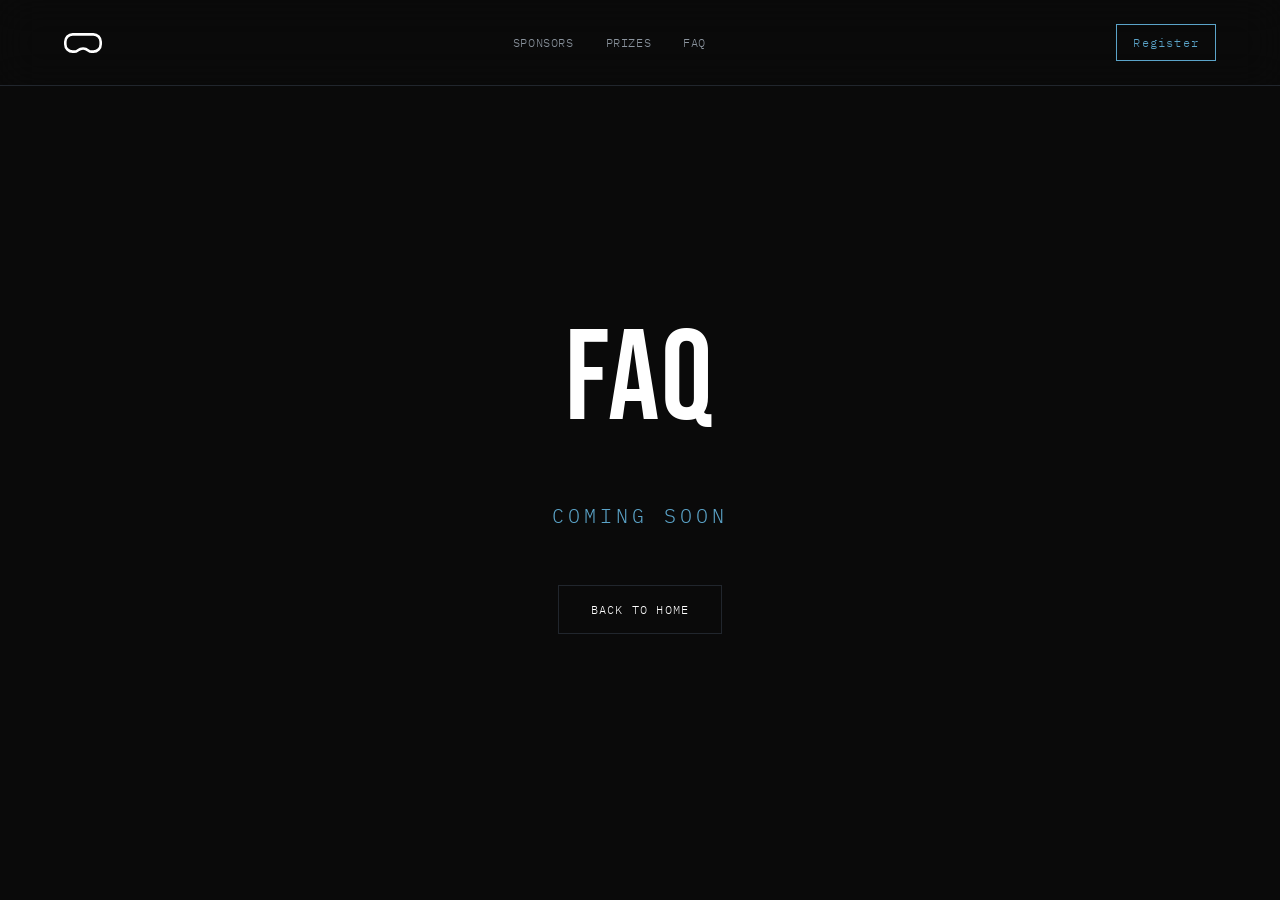
==== faq.html @ 9a49850e "new files Co-Authored-By: Claude Opus 4.5 <noreply@anthropic.com>" ====
<!DOCTYPE html>
<html lang="en">
<head>
    <meta charset="UTF-8">
    <meta name="viewport" content="width=device-width, initial-scale=1.0">
    <title>FAQ | Reality Shift</title>
    <link rel="stylesheet" href="styles.css">
    <link rel="preconnect" href="https://fonts.googleapis.com">
    <link rel="preconnect" href="https://fonts.gstatic.com" crossorigin>
    <link href="https://fonts.googleapis.com/css2?family=Bebas+Neue&family=IBM+Plex+Mono:wght@300;400;500&display=swap" rel="stylesheet">
</head>
<body>
    <!-- Navigation -->
    <nav class="nav">
        <div class="nav-container">
            <a href="index.html" class="nav-logo">
                <img class="logo-icon" src="RS_ICON.svg" alt="Luma">
            </a>
            <div class="nav-links">
                <a href="sponsors.html" class="nav-link">Sponsors</a>
                <a href="prizes.html" class="nav-link">Prizes</a>
                <a href="faq.html" class="nav-link">FAQ</a>
            </div>
            <a href="register.html" class="nav-cta">Register</a>
        </div>
    </nav>

    <!-- Coming Soon Section -->
    <section class="coming-soon">
        <div class="coming-soon-content">
            <h1 class="coming-soon-title">FAQ</h1>
            <p class="coming-soon-text">Coming Soon</p>
            <a href="index.html" class="btn btn-secondary">Back to Home</a>
        </div>
    </section>

    <script src="script.js"></script>
</body>
</html>
---- styles.css ----
/* ============================================
   Reality Shift - XR Hackathon
   Cyan/Blue accent theme
   ============================================ */

:root {
    /* Colors - Cyan/Blue accent theme */
    --primary: #5BA4C9;
    --primary-light: #7EC8E3;
    --primary-dark: #3D8DB5;
    --accent: #6BB8D9;

    /* Neutrals */
    --black: #0A0A0A;
    --dark: #0D1117;
    --dark-gray: #161B22;
    --mid-gray: #21262D;
    --light-gray: #8B949E;
    --off-white: #E6EDF3;
    --white: #FFFFFF;

    /* Typography - Wide, bold display font */
    --font-display: 'Bebas Neue', 'Anton', sans-serif;
    --font-mono: 'IBM Plex Mono', monospace;

    /* Spacing */
    --space-xs: 0.5rem;
    --space-sm: 1rem;
    --space-md: 2rem;
    --space-lg: 4rem;
    --space-xl: 8rem;

    /* Transitions */
    --ease: cubic-bezier(0.16, 1, 0.3, 1);
    --duration: 0.6s;
}

/* Reset & Base */
*, *::before, *::after {
    margin: 0;
    padding: 0;
    box-sizing: border-box;
}

html {
    font-size: 16px;
    scroll-behavior: smooth;
}

body {
    font-family: var(--font-mono);
    font-weight: 300;
    background-color: var(--black);
    color: var(--white);
    line-height: 1.6;
    overflow-x: hidden;
    -webkit-font-smoothing: antialiased;
}

h1, h2, h3, h4, h5, h6 {
    font-family: var(--font-display);
    font-weight: 700;
}

a {
    color: inherit;
    text-decoration: none;
}

/* ============================================
   Navigation
   ============================================ */

.nav {
    position: fixed;
    top: 0;
    left: 0;
    right: 0;
    z-index: 100;
    padding: 1.5rem var(--space-lg);
    background: rgba(10, 10, 10, 0.8);
    backdrop-filter: blur(20px);
    border-bottom: 1px solid var(--mid-gray);
}

.nav-container {
    max-width: 1400px;
    margin: 0 auto;
    display: flex;
    align-items: center;
    justify-content: space-between;
}

.nav-logo {
    display: flex;
    align-items: center;
    gap: var(--space-xs);
    font-family: var(--font-mono);
    font-size: 0.875rem;
    letter-spacing: 0.1em;
}

.logo-icon {
    height: 20px;
    width: auto;
    flex-shrink: 0;
}

.nav-links {
    display: flex;
    gap: var(--space-md);
}

.nav-link {
    font-family: var(--font-mono);
    font-size: 0.75rem;
    letter-spacing: 0.05em;
    text-transform: uppercase;
    color: var(--light-gray);
    transition: color var(--duration) var(--ease);
    position: relative;
}

.nav-link::after {
    content: '';
    position: absolute;
    bottom: -4px;
    left: 0;
    width: 0;
    height: 1px;
    background: var(--primary);
    transition: width var(--duration) var(--ease);
}

.nav-link:hover,
.nav-link.active {
    color: var(--white);
}

.nav-link:hover::after,
.nav-link.active::after {
    width: 100%;
}

.nav-cta {
    font-family: var(--font-mono);
    font-size: 0.75rem;
    letter-spacing: 0.1em;
    padding: var(--space-xs) var(--space-sm);
    border: 1px solid var(--primary);
    color: var(--primary);
    transition: all var(--duration) var(--ease);
}

.nav-cta:hover {
    background: var(--primary);
    color: var(--black);
}

/* ============================================
   Hero Section
   ============================================ */

.hero {
    min-height: 100vh;
    display: flex;
    flex-direction: column;
    justify-content: center;
    padding: var(--space-xl) var(--space-lg);
    position: relative;
}

.hero-grid {
    max-width: 1400px;
    width: 100%;
    margin: 0 auto;
}

.hero-content {
    max-width: 800px;
}

.hero-date {
    font-family: var(--font-mono);
    font-size: 0.875rem;
    color: var(--primary);
    letter-spacing: 0.2em;
    text-transform: uppercase;
    margin-bottom: var(--space-md);
}

.hero-title {
    font-family: var(--font-display);
    font-size: clamp(4rem, 12vw, 10rem);
    font-weight: 400;
    line-height: 0.9;
    letter-spacing: 0.05em;
    margin-bottom: var(--space-md);
    text-transform: uppercase;
}

.hero-banner {
    height: 300px;
    width: auto;
    display: block;
    margin-left: -5px;
}

.title-line {
    display: block;
}

.title-line.accent {
    color: var(--primary-light);
}

.hero-subtitle {
    font-size: 1.125rem;
    color: var(--light-gray);
    max-width: 480px;
    margin-bottom: var(--space-md);
    line-height: 1.7;
}

.hero-actions {
    display: flex;
    gap: var(--space-sm);
}

/* Buttons */
.btn {
    font-family: var(--font-mono);
    font-size: 0.75rem;
    letter-spacing: 0.1em;
    text-transform: uppercase;
    padding: var(--space-sm) var(--space-md);
    border: 1px solid transparent;
    cursor: pointer;
    transition: all var(--duration) var(--ease);
}

.btn-primary {
    background: var(--primary);
    color: var(--black);
    border-color: var(--primary);
}

.btn-primary:hover {
    background: var(--primary-light);
    border-color: var(--primary-light);
}

.btn-secondary {
    background: transparent;
    color: var(--white);
    border-color: var(--mid-gray);
}

.btn-secondary:hover {
    border-color: var(--white);
}

.btn-large {
    padding: var(--space-md) var(--space-lg);
    font-size: 0.875rem;
}

/* Hero Visual - Glyph Animation */
.hero-visual {
    display: flex;
    align-items: center;
    justify-content: center;
}

.glyph-container {
    position: relative;
    width: 400px;
    height: 400px;
    display: flex;
    align-items: center;
    justify-content: center;
}

.glyph-ring {
    position: absolute;
    border: 1px solid var(--mid-gray);
    border-radius: 50%;
    animation: pulse 4s ease-in-out infinite;
}

.glyph-ring:nth-child(1) {
    width: 100%;
    height: 100%;
    animation-delay: 0s;
}

.glyph-ring:nth-child(2) {
    width: 70%;
    height: 70%;
    border-color: var(--primary-dark);
    animation-delay: 0.5s;
}

.glyph-ring:nth-child(3) {
    width: 40%;
    height: 40%;
    border-color: var(--primary);
    animation-delay: 1s;
}

.glyph-dot {
    width: 12px;
    height: 12px;
    background: var(--primary);
    border-radius: 50%;
    box-shadow: 0 0 40px var(--primary), 0 0 80px var(--primary-dark);
}

@keyframes pulse {
    0%, 100% {
        transform: scale(1);
        opacity: 0.5;
    }
    50% {
        transform: scale(1.05);
        opacity: 1;
    }
}

/* Scroll Indicator */
.hero-scroll {
    position: absolute;
    bottom: var(--space-md);
    right: var(--space-md);
    display: flex;
    align-items: center;
    gap: var(--space-sm);
    font-family: var(--font-mono);
    font-size: 0.625rem;
    letter-spacing: 0.2em;
    color: var(--light-gray);
}

.scroll-line {
    width: 60px;
    height: 1px;
    background: linear-gradient(90deg, var(--light-gray), transparent);
}

/* ============================================
   Info Strip
   ============================================ */

.info-strip {
    display: flex;
    justify-content: center;
    align-items: center;
    gap: var(--space-lg);
    padding: var(--space-md) var(--space-md);
    background: var(--dark);
    border-top: 1px solid var(--mid-gray);
    border-bottom: 1px solid var(--mid-gray);
}

.info-item {
    display: flex;
    flex-direction: column;
    align-items: center;
    gap: var(--space-xs);
}

.info-label {
    font-family: var(--font-mono);
    font-size: 0.625rem;
    letter-spacing: 0.2em;
    text-transform: uppercase;
    color: var(--light-gray);
}

.info-value {
    font-size: 1rem;
    font-weight: 500;
    letter-spacing: 0.05em;
}

.info-divider {
    width: 1px;
    height: 40px;
    background: var(--mid-gray);
}

/* ============================================
   About Section
   ============================================ */

.about {
    padding: 15.625rem var(--space-lg);
}

.about-container {
    max-width: 1400px;
    margin: 0 auto;
    display: grid;
    grid-template-columns: 1fr 1fr;
    gap: var(--space-lg);
}

.section-tag {
    font-family: var(--font-mono);
    font-size: 0.75rem;
    color: var(--light-gray);
    letter-spacing: 0.1em;
    display: block;
    margin-bottom: var(--space-sm);
}

.section-title {
    font-family: var(--font-display);
    font-size: clamp(3rem, 6vw, 5rem);
    font-weight: 400;
    line-height: 1;
    letter-spacing: 0.02em;
    text-transform: uppercase;
}

.accent {
    color: var(--primary);
}

.about-content {
    display: flex;
    flex-direction: column;
    justify-content: center;
}

.about-text {
    font-size: 1.125rem;
    color: var(--light-gray);
    line-height: 1.8;
    margin-bottom: var(--space-md);
}

.link-arrow {
    display: inline-flex;
    align-items: center;
    gap: var(--space-sm);
    font-family: var(--font-mono);
    font-size: 0.875rem;
    letter-spacing: 0.05em;
    color: var(--primary);
    transition: gap var(--duration) var(--ease);
}

.link-arrow:hover {
    gap: var(--space-md);
}

.link-arrow .arrow {
    transition: transform var(--duration) var(--ease);
}

.link-arrow:hover .arrow {
    transform: translateX(4px);
}

/* ============================================
   Features Section
   ============================================ */

.features {
    padding: var(--space-lg) var(--space-md);
    background: var(--dark);
}

.features-container {
    max-width: 1400px;
    margin: 0 auto;
    display: grid;
    grid-template-columns: repeat(3, 1fr);
    gap: var(--space-md);
}

.feature-card {
    padding: var(--space-lg);
    border: 1px solid var(--mid-gray);
    transition: all var(--duration) var(--ease);
}

.feature-card:hover {
    border-color: var(--primary);
    background: var(--dark-gray);
}

.feature-number {
    font-family: var(--font-mono);
    font-size: 0.75rem;
    color: var(--primary);
    letter-spacing: 0.1em;
    margin-bottom: var(--space-md);
}

.feature-title {
    font-family: var(--font-display);
    font-size: 2rem;
    font-weight: 400;
    letter-spacing: 0.02em;
    text-transform: uppercase;
    margin-bottom: var(--space-sm);
}

.feature-desc {
    font-size: 0.9375rem;
    color: var(--light-gray);
    line-height: 1.7;
}

/* ============================================
   CTA Section
   ============================================ */

.cta {
    padding: 15.625rem var(--space-md);
    text-align: center;
}

.cta-container {
    max-width: 800px;
    margin: 0 auto;
}

.cta-dots {
    display: grid;
    grid-template-columns: repeat(5, 1fr);
    gap: var(--space-sm);
    max-width: 200px;
    margin: 0 auto var(--space-lg);
}

.cta-dots span {
    width: 8px;
    height: 8px;
    background: var(--mid-gray);
    border-radius: 50%;
    transition: background var(--duration) var(--ease);
}

.cta-dots span:nth-child(3),
.cta-dots span:nth-child(7),
.cta-dots span:nth-child(8),
.cta-dots span:nth-child(9),
.cta-dots span:nth-child(13) {
    background: var(--primary);
}

.cta-title {
    font-family: var(--font-display);
    font-size: clamp(2.5rem, 6vw, 4.5rem);
    font-weight: 400;
    line-height: 1.1;
    letter-spacing: 0.02em;
    text-transform: uppercase;
    margin-bottom: 3.75rem;
}

.cta-link {
    margin-top: var(--space-sm);
    font-family: var(--font-mono);
    font-size: 0.75rem;
    color: var(--light-gray);
    letter-spacing: 0.1em;
}

/* ============================================
   Footer
   ============================================ */

.footer {
    padding: var(--space-lg) var(--space-md);
    border-top: 1px solid var(--mid-gray);
}

.footer-container {
    max-width: 1400px;
    margin: 0 auto;
    display: flex;
    align-items: center;
    justify-content: space-between;
}

.footer-brand {
    display: flex;
    align-items: center;
    gap: var(--space-xs);
    font-family: var(--font-mono);
    font-size: 0.875rem;
    letter-spacing: 0.1em;
}

.footer-links {
    display: flex;
    gap: var(--space-md);
}

.footer-links a {
    font-family: var(--font-mono);
    font-size: 0.75rem;
    color: var(--light-gray);
    letter-spacing: 0.05em;
    text-transform: uppercase;
    transition: color var(--duration) var(--ease);
}

.footer-links a:hover {
    color: var(--white);
}

.footer-copy {
    font-size: 0.75rem;
    color: var(--light-gray);
}

/* ============================================
   Coming Soon Page
   ============================================ */

.coming-soon {
    min-height: 100vh;
    display: flex;
    align-items: center;
    justify-content: center;
    padding: var(--space-xl) var(--space-lg);
}

.coming-soon-content {
    text-align: center;
}

.coming-soon-title {
    font-family: var(--font-display);
    font-size: clamp(4rem, 10vw, 8rem);
    font-weight: 400;
    text-transform: uppercase;
    letter-spacing: 0.02em;
    margin-bottom: var(--space-sm);
}

.coming-soon-text {
    font-family: var(--font-mono);
    font-size: 1.25rem;
    color: var(--primary);
    letter-spacing: 0.2em;
    text-transform: uppercase;
    margin-bottom: var(--space-lg);
}

/* ============================================
   Responsive
   ============================================ */

@media (max-width: 1024px) {
    .hero-grid {
        grid-template-columns: 1fr;
        text-align: center;
    }

    .hero-content {
        max-width: 100%;
    }

    .hero-subtitle {
        margin-left: auto;
        margin-right: auto;
    }

    .hero-actions {
        justify-content: center;
    }

    .hero-visual {
        display: none;
    }

    .about-container {
        grid-template-columns: 1fr;
        text-align: center;
    }

    .features-container {
        grid-template-columns: 1fr;
    }
}

@media (max-width: 768px) {
    :root {
        --space-md: 1.5rem;
        --space-lg: 3rem;
        --space-xl: 5rem;
    }

    .nav-links {
        display: none;
    }

    .info-strip {
        flex-direction: column;
        gap: var(--space-md);
    }

    .info-divider {
        width: 40px;
        height: 1px;
    }

    .footer-container {
        flex-direction: column;
        gap: var(--space-md);
        text-align: center;
    }
}
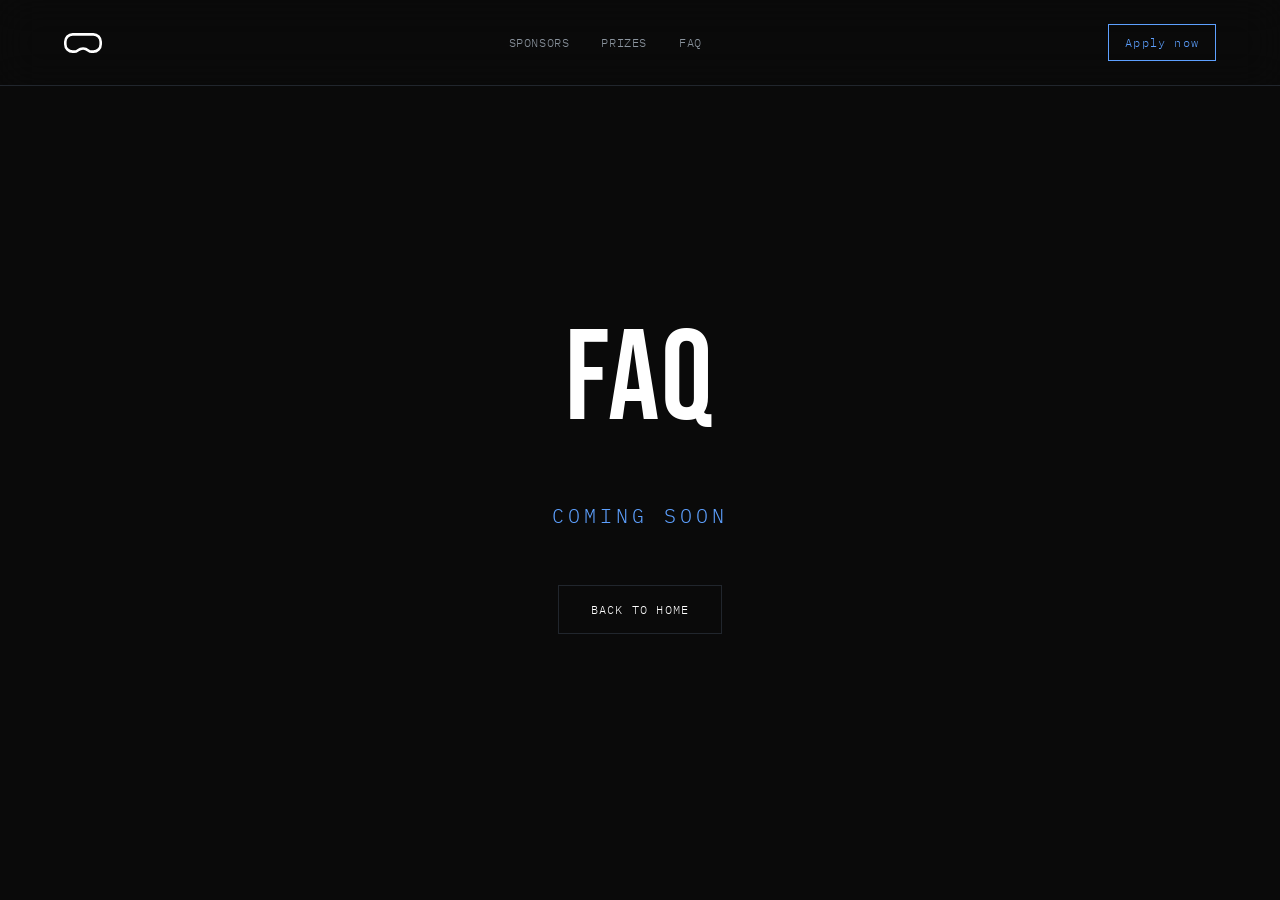
==== commit 600806a4: "changes" ====
--- a/faq.html
+++ b/faq.html
@@ -21,7 +21,7 @@
                 <a href="prizes.html" class="nav-link">Prizes</a>
                 <a href="faq.html" class="nav-link">FAQ</a>
             </div>
-            <a href="register.html" class="nav-cta">Register</a>
+            <a href="https://luma.com/ttgl70ii" class="nav-cta">Apply now</a>
         </div>
     </nav>
 
--- a/styles.css
+++ b/styles.css
@@ -5,7 +5,7 @@
 
 :root {
     /* Colors - Cyan/Blue accent theme */
-    --primary: #5BA4C9;
+    --primary: #5DA0FF;
     --primary-light: #7EC8E3;
     --primary-dark: #3D8DB5;
     --accent: #6BB8D9;
@@ -653,6 +653,86 @@
     margin-bottom: var(--space-lg);
 }
 
+.register-iframe {
+    width: 100%;
+    max-width: 800px;
+    min-width: 500px;
+    height: 500px;
+    border: 1px solid #bfcbda88;
+    border-radius: 4px;
+}
+
+/* ============================================
+   Sponsors Page
+   ============================================ */
+
+.sponsors-page {
+    min-height: 100vh;
+    padding: calc(var(--space-xl) + 60px) var(--space-lg) var(--space-xl);
+}
+
+.sponsors-container {
+    max-width: 1200px;
+    margin: 0 auto;
+    text-align: center;
+}
+
+.sponsors-subtitle {
+    font-family: var(--font-mono);
+    font-size: 1.125rem;
+    color: var(--light-gray);
+    margin-top: var(--space-sm);
+    margin-bottom: var(--space-xl);
+}
+
+.sponsors-grid {
+    display: grid;
+    grid-template-columns: repeat(3, 1fr);
+    gap: var(--space-lg);
+    margin-bottom: var(--space-xl);
+}
+
+.sponsor-card {
+    background: var(--dark-gray);
+    border: 1px solid var(--mid-gray);
+    border-radius: 8px;
+    padding: var(--space-lg);
+    display: flex;
+    align-items: center;
+    justify-content: center;
+    min-height: 200px;
+    transition: all var(--duration) var(--ease);
+}
+
+.sponsor-card:hover {
+    border-color: var(--primary);
+    transform: translateY(-4px);
+}
+
+.sponsor-card img {
+    max-width: 100%;
+    max-height: 120px;
+    object-fit: contain;
+    filter: brightness(0) invert(1);
+    opacity: 0.9;
+    transition: opacity var(--duration) var(--ease);
+}
+
+.sponsor-card:hover img {
+    opacity: 1;
+}
+
+.sponsors-cta {
+    margin-top: var(--space-lg);
+}
+
+.sponsors-interest {
+    font-family: var(--font-mono);
+    font-size: 1rem;
+    color: var(--light-gray);
+    margin-bottom: var(--space-sm);
+}
+
 /* ============================================
    Responsive
    ============================================ */
@@ -683,6 +763,10 @@
     .about-container {
         grid-template-columns: 1fr;
         text-align: center;
+    }
+
+    .sponsors-grid {
+        grid-template-columns: 1fr;
     }
 
     .features-container {
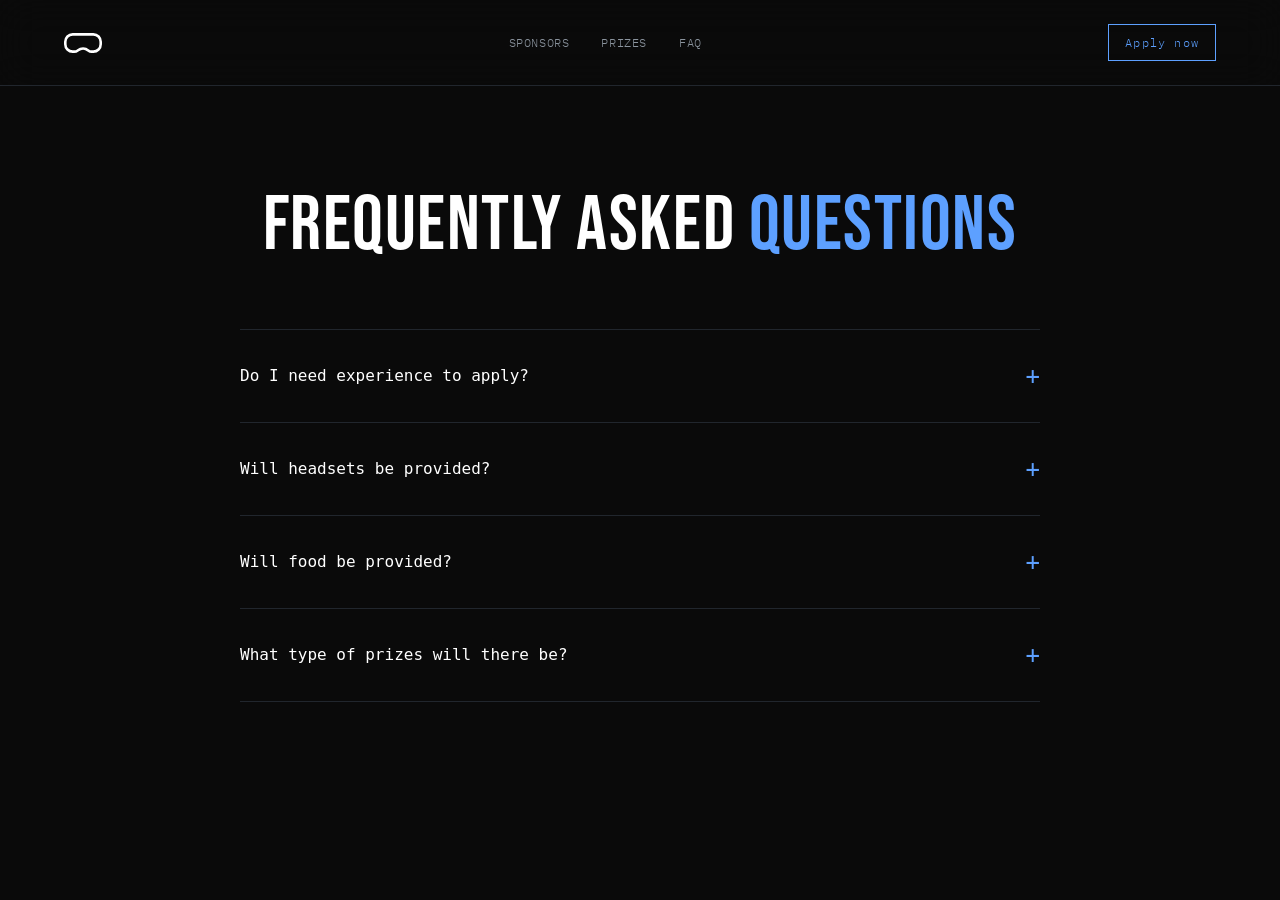
==== commit 7e92b9ed: "added" ====
--- a/faq.html
+++ b/faq.html
@@ -22,15 +22,65 @@
                 <a href="faq.html" class="nav-link">FAQ</a>
             </div>
             <a href="https://luma.com/ttgl70ii" class="nav-cta">Apply now</a>
+            <button class="mobile-menu-btn" aria-label="Menu">
+                <span></span>
+                <span></span>
+                <span></span>
+            </button>
         </div>
     </nav>
+    <div class="mobile-dropdown">
+        <a href="sponsors.html" class="mobile-link">Sponsors</a>
+        <a href="prizes.html" class="mobile-link">Prizes</a>
+        <a href="faq.html" class="mobile-link">FAQ</a>
+    </div>
 
-    <!-- Coming Soon Section -->
-    <section class="coming-soon">
-        <div class="coming-soon-content">
-            <h1 class="coming-soon-title">FAQ</h1>
-            <p class="coming-soon-text">Coming Soon</p>
-            <a href="index.html" class="btn btn-secondary">Back to Home</a>
+    <!-- FAQ Section -->
+    <section class="faq-page">
+        <div class="faq-container">
+            <h1 class="section-title">Frequently Asked <span class="accent">Questions</span></h1>
+            
+            <div class="faq-list">
+                <div class="faq-item">
+                    <button class="faq-question">
+                        <span>Do I need experience to apply?</span>
+                        <span class="faq-icon">+</span>
+                    </button>
+                    <div class="faq-answer">
+                        <p>Placeholder answer - experience requirements go here.</p>
+                    </div>
+                </div>
+                
+                <div class="faq-item">
+                    <button class="faq-question">
+                        <span>Will headsets be provided?</span>
+                        <span class="faq-icon">+</span>
+                    </button>
+                    <div class="faq-answer">
+                        <p>Placeholder answer - headsets information goes here.</p>
+                    </div>
+                </div>
+
+                <div class="faq-item">
+                    <button class="faq-question">
+                        <span>Will food be provided?</span>
+                        <span class="faq-icon">+</span>
+                    </button>
+                    <div class="faq-answer">
+                        <p>Placeholder answer - food information goes here.</p>
+                    </div>
+                </div>
+
+                <div class="faq-item">
+                    <button class="faq-question">
+                        <span>What type of prizes will there be?</span>
+                        <span class="faq-icon">+</span>
+                    </button>
+                    <div class="faq-answer">
+                        <p>Placeholder answer - prizes information goes here.</p>
+                    </div>
+                </div>
+            </div>
         </div>
     </section>
 
--- a/styles.css
+++ b/styles.css
@@ -76,7 +76,7 @@
     top: 0;
     left: 0;
     right: 0;
-    z-index: 100;
+    z-index: 1000;
     padding: 1.5rem var(--space-lg);
     background: rgba(10, 10, 10, 0.8);
     backdrop-filter: blur(20px);
@@ -663,6 +663,80 @@
 }
 
 /* ============================================
+   FAQ Page
+   ============================================ */
+
+.faq-page {
+    min-height: 100vh;
+    padding: calc(var(--space-xl) + 60px) var(--space-lg) var(--space-xl);
+}
+
+.faq-container {
+    max-width: 800px;
+    margin: 0 auto;
+    text-align: center;
+}
+
+.faq-list {
+    margin-top: var(--space-lg);
+    text-align: left;
+}
+
+.faq-item {
+    border-bottom: 1px solid var(--mid-gray);
+}
+
+.faq-item:first-child {
+    border-top: 1px solid var(--mid-gray);
+}
+
+.faq-question {
+    width: 100%;
+    display: flex;
+    justify-content: space-between;
+    align-items: center;
+    padding: var(--space-md) 0;
+    background: transparent;
+    border: none;
+    cursor: pointer;
+    font-family: var(--font-mono);
+    font-size: 1rem;
+    color: var(--white);
+    text-align: left;
+    transition: color var(--duration) var(--ease);
+}
+
+.faq-question:hover {
+    color: var(--primary);
+}
+
+.faq-icon {
+    font-size: 1.5rem;
+    color: var(--primary);
+    transition: transform var(--duration) var(--ease);
+}
+
+.faq-item.active .faq-icon {
+    transform: rotate(45deg);
+}
+
+.faq-answer {
+    max-height: 0;
+    overflow: hidden;
+    transition: max-height 0.4s var(--ease), padding 0.4s var(--ease);
+}
+
+.faq-item.active .faq-answer {
+    max-height: 200px;
+    padding-bottom: var(--space-md);
+}
+
+.faq-answer p {
+    color: var(--light-gray);
+    line-height: 1.7;
+}
+
+/* ============================================
    Sponsors Page
    ============================================ */
 
@@ -766,12 +840,96 @@
     }
 
     .sponsors-grid {
-        grid-template-columns: 1fr;
+        grid-template-columns: repeat(2, 1fr);
     }
 
     .features-container {
         grid-template-columns: 1fr;
     }
+}
+
+/* Mobile menu styles */
+.mobile-menu-btn {
+    display: none;
+    width: 28px;
+    height: 28px;
+    background: transparent;
+    border: none;
+    cursor: pointer;
+    padding: 0;
+    z-index: 1001;
+    position: relative;
+}
+
+.mobile-menu-btn span {
+    display: block;
+    position: absolute;
+    width: 100%;
+    height: 2px;
+    background: var(--white);
+    transition: all 0.3s ease;
+    left: 0;
+}
+
+.mobile-menu-btn span:nth-child(1) {
+    top: 6px;
+}
+
+.mobile-menu-btn span:nth-child(2) {
+    top: 13px;
+}
+
+.mobile-menu-btn span:nth-child(3) {
+    top: 20px;
+}
+
+.mobile-menu-btn.active span:nth-child(1) {
+    top: 13px;
+    transform: rotate(45deg);
+}
+
+.mobile-menu-btn.active span:nth-child(2) {
+    opacity: 0;
+}
+
+.mobile-menu-btn.active span:nth-child(3) {
+    top: 13px;
+    transform: rotate(-45deg);
+}
+
+.mobile-dropdown {
+    display: none;
+    background: var(--black);
+    position: relative;
+    z-index: 998;
+}
+
+.mobile-dropdown.active {
+    display: block;
+    margin-top: 70px;
+}
+
+.mobile-link {
+    display: flex;
+    align-items: center;
+    width: 100%;
+    padding: 1.25rem 1.5rem;
+    color: var(--light-gray);
+    font-family: var(--font-mono);
+    font-size: 1rem;
+    text-decoration: none;
+    background: var(--black);
+    border-bottom: 1px solid var(--mid-gray);
+    transition: all 0.2s ease;
+}
+
+.mobile-link:first-child {
+    border-top: 1px solid var(--mid-gray);
+}
+
+.mobile-link:hover {
+    color: var(--white);
+    background: rgba(255, 255, 255, 0.05);
 }
 
 @media (max-width: 768px) {
@@ -785,6 +943,25 @@
         display: none;
     }
 
+    .nav-cta {
+        display: none;
+    }
+
+    .mobile-menu-btn {
+        display: flex;
+    }
+
+    .nav-container {
+        position: relative;
+    }
+
+    .hero-banner {
+        height: auto;
+        width: 100%;
+        max-width: 400px;
+        margin: 0 auto;
+    }
+
     .info-strip {
         flex-direction: column;
         gap: var(--space-md);
@@ -800,4 +977,52 @@
         gap: var(--space-md);
         text-align: center;
     }
-}
+
+    .sponsors-page {
+        padding: calc(var(--space-lg) + 60px) var(--space-md) var(--space-lg);
+    }
+
+    .sponsors-grid {
+        grid-template-columns: 1fr;
+        gap: var(--space-md);
+    }
+
+    .sponsor-card {
+        padding: var(--space-md);
+    }
+
+    .section-title {
+        font-size: 2.5rem;
+    }
+
+    .sponsors-subtitle {
+        font-size: 1rem;
+    }
+}
+
+@media (max-width: 480px) {
+    .nav-container {
+        padding: 0 1rem;
+    }
+
+    .nav-cta {
+        padding: 0.4rem 0.8rem;
+        font-size: 0.75rem;
+    }
+
+    .section-title {
+        font-size: 2rem;
+    }
+
+    .sponsors-page {
+        padding: calc(var(--space-md) + 60px) 1rem var(--space-md);
+    }
+
+    .sponsor-card img {
+        max-height: 80px;
+    }
+
+    .hero-banner {
+        max-width: 280px;
+    }
+}
